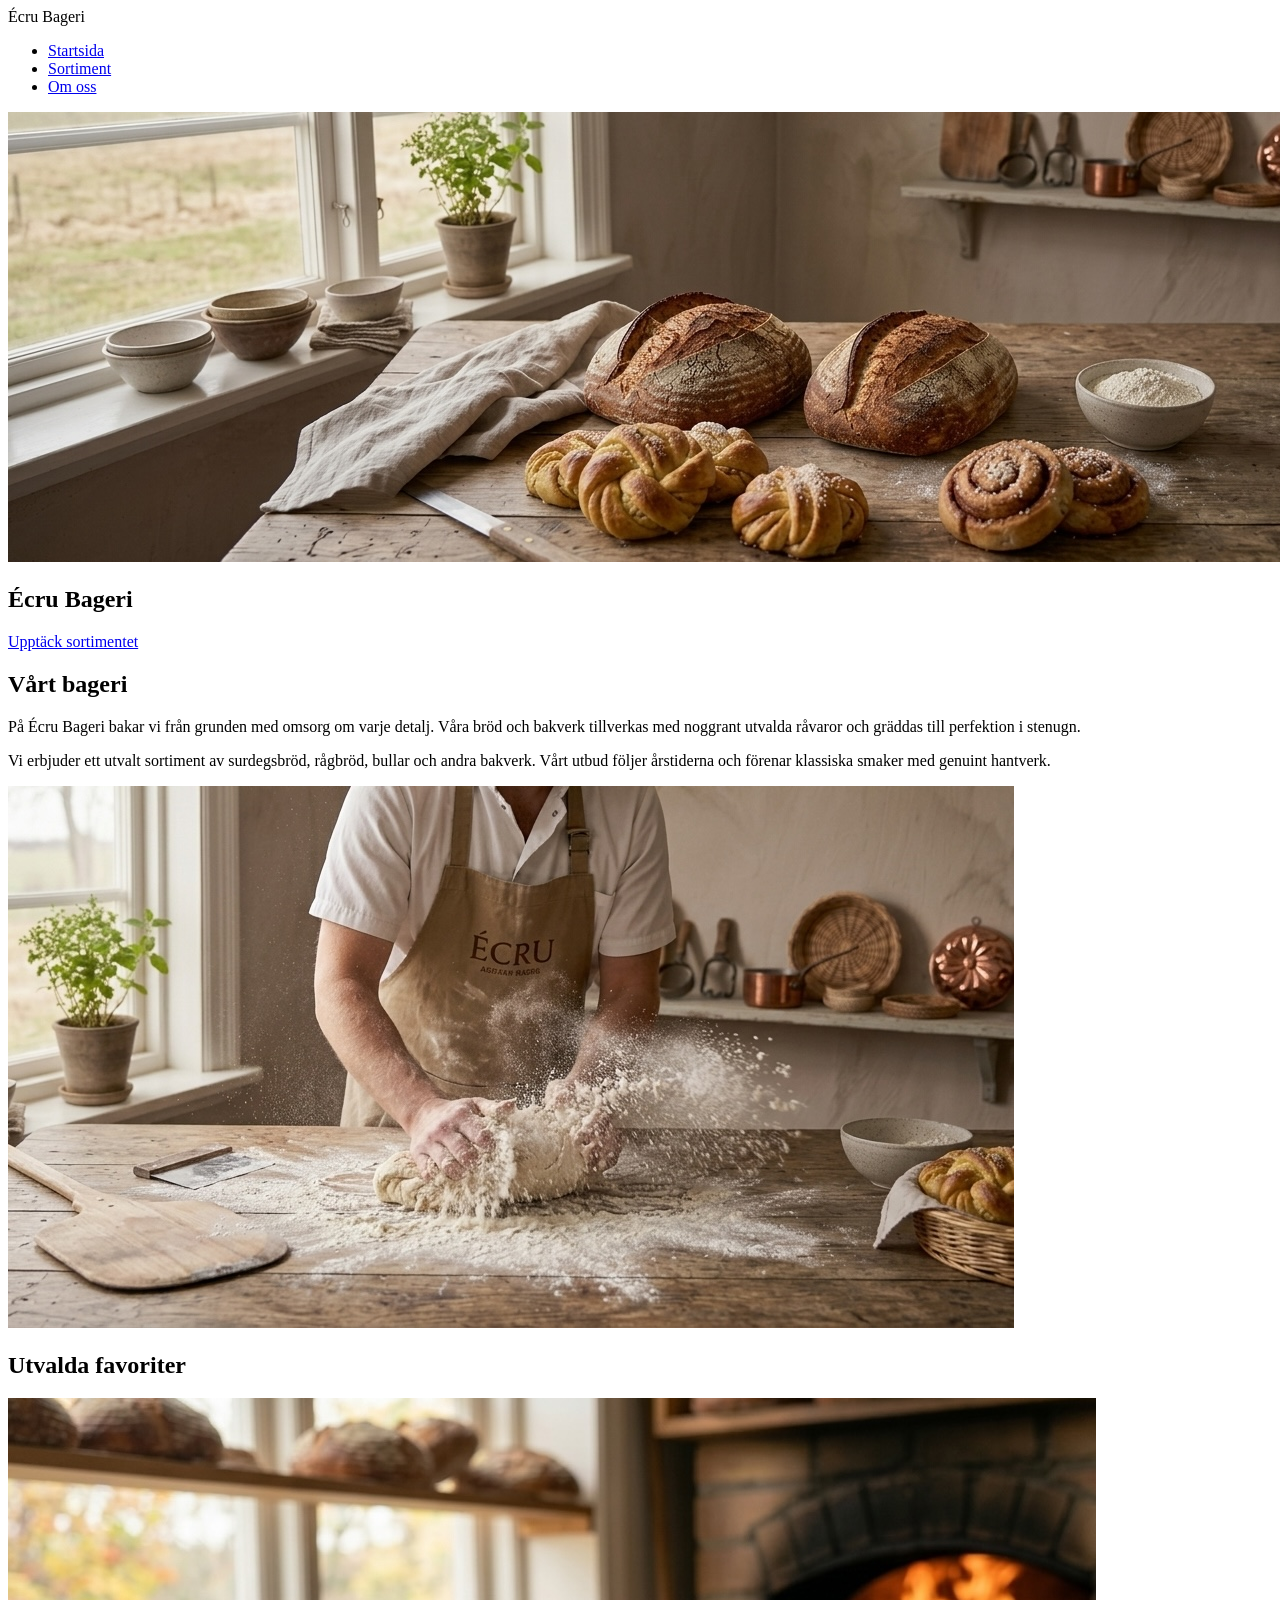
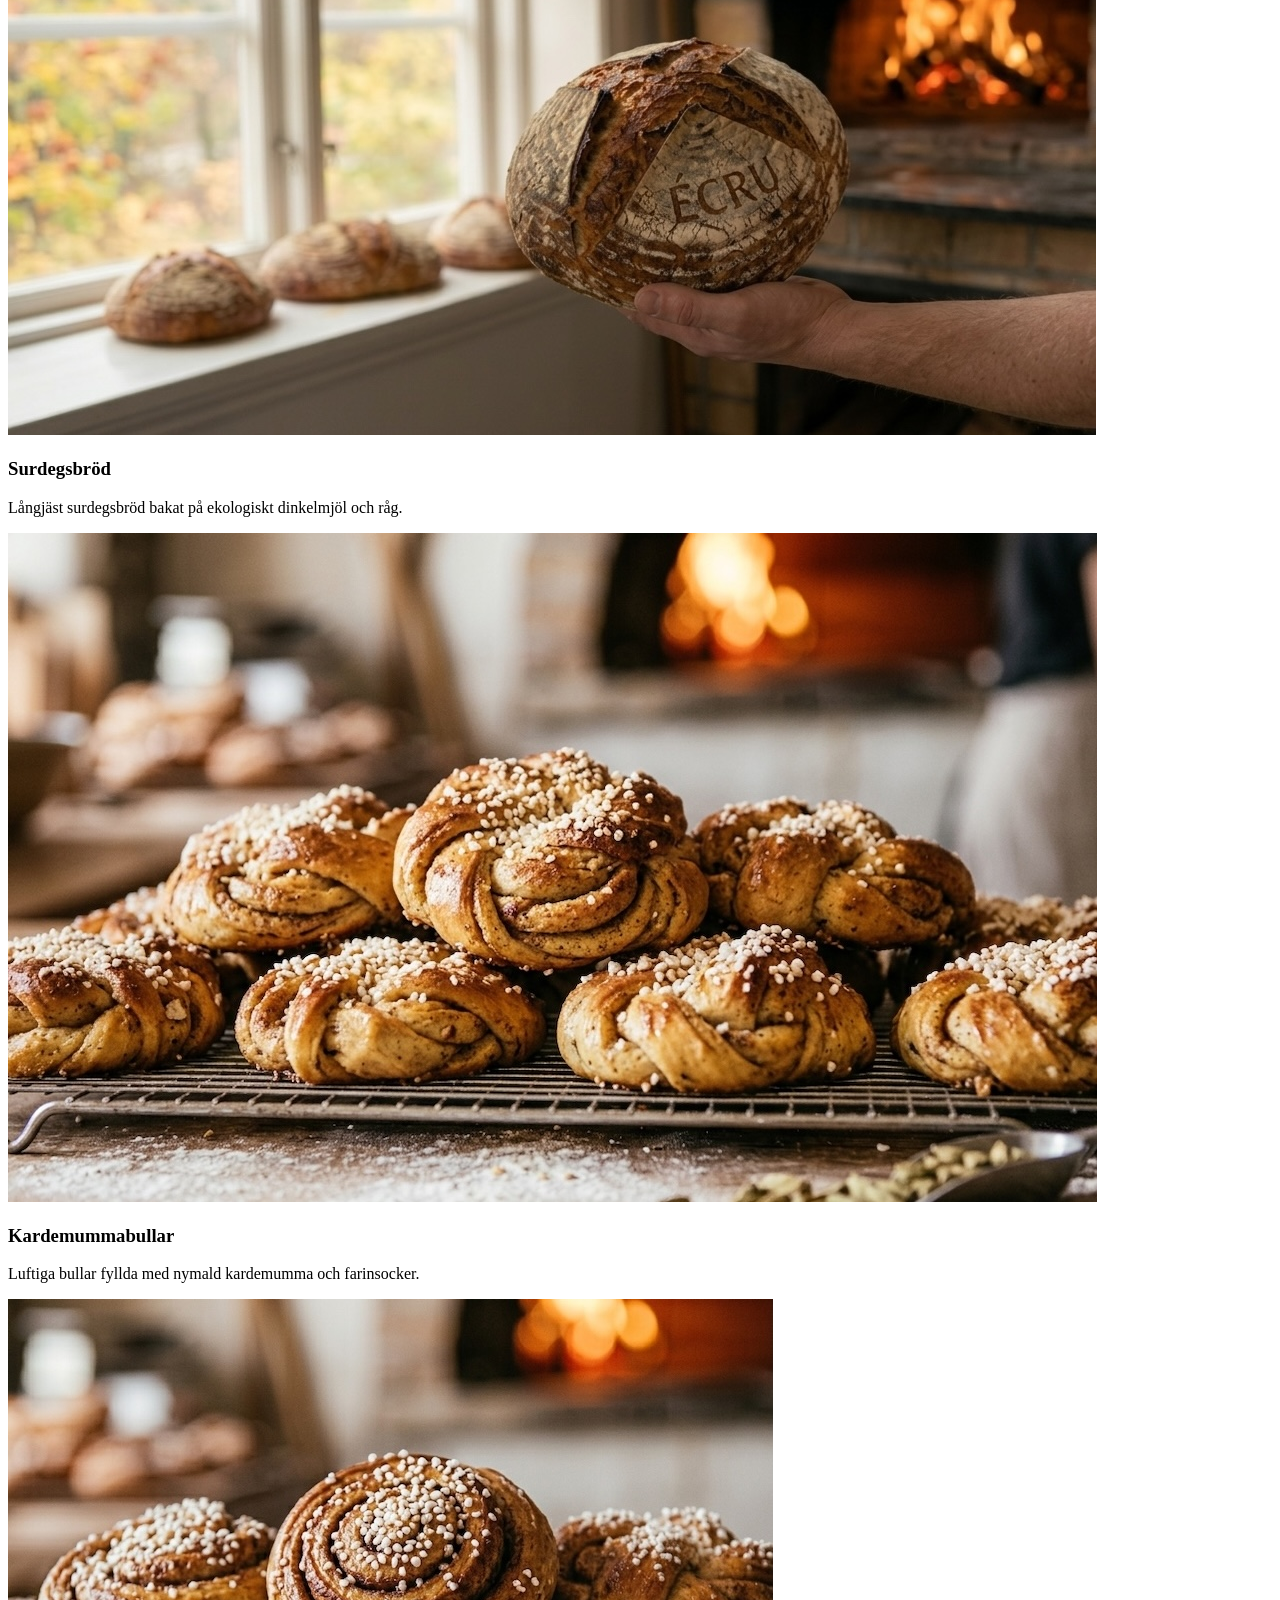
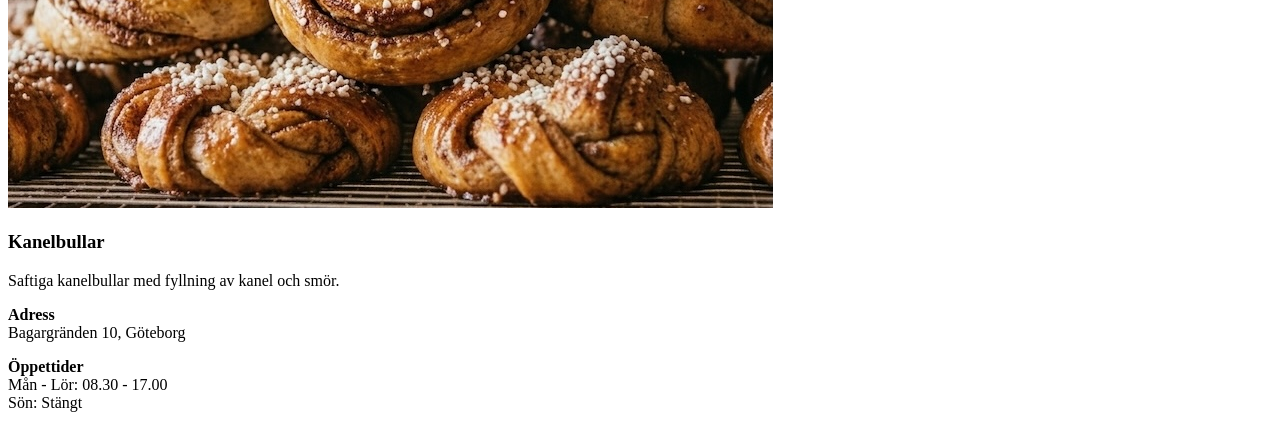
==== index.html @ 4c7d4a01 "Finjusteringar startsidan" ====
<!DOCTYPE html>
<html lang="sv">
<head>
    <meta charset="UTF-8">
    <meta name="viewport" content="width=device-width, initial-scale=1.0">
    <title>Écru Bageri | Startsida</title>
    <link rel="stylesheet" href="css/style.css">
    <script src="js/main.js" defer></script>
</head>
<body>
    <header>
        <span class="logo">Écru Bageri</span>

        <nav class="site-nav">
            <ul>
                <li><a href="index.html">Startsida</a></li>
                <li><a href="sortiment.html">Sortiment</a></li>
                <li><a href="om-oss.html">Om oss</a></li>
            </ul>
        </nav>
    </header>

    <main> 

    <section class="hero">
        <img src="images/bageri.jpg" alt="Bakverk upplagda på ett bord">

        <div class="hero-content">
            <h1>Écru Bageri</h1>
            <a href="sortiment.html" class="hero-button">Upptäck sortimentet</a>
        </div>
    </section>

    <section class="intro-section">
    <div class="intro-text">
        <h2>Vårt bageri</h2>
        <p>
            På Écru Bageri bakar vi från grunden med omsorg om varje detalj. Våra bröd och bakverk tillverkas med noggrant utvalda råvaror och gräddas till perfektion i stenugn.
            
        </p>
        <p>
            Vi erbjuder ett utvalt sortiment av surdegsbröd, rågbröd, bullar och andra bakverk. Vårt utbud följer årstiderna och förenar klassiska smaker med genuint hantverk.
        </p>
    </div>

    <div class="intro-image">
        <img src="images/bagare.jpg"
             alt="Bagare som knådar deg på ett bakbord">
    </div>
    </section>

    <section class="selected-products">
    <h2>Utvalda favoriter</h2>

    <div class="selected-product-card">
        <img src="images/surdegsbröd.jpg" alt="Surdegsbröd">
        <h3>Surdegsbröd</h3>
        <p>Långjäst surdegsbröd bakat på ekologiskt dinkelmjöl och råg.</p>
    </div>

    <div class="selected-product-card">
        <img src="images/kardemummabullar.jpg" alt="Nybakade kardemummabullar">
        <h3>Kardemummabullar</h3>
        <p>Luftiga bullar fyllda med nymald kardemumma och farinsocker.</p>
    </div>

    <div class="selected-product-card">
        <img src="images/kanelbullar.jpg" alt="Nybakade kanelbullar">
        <h3>Kanelbullar</h3>
        <p>Saftiga kanelbullar med fyllning av kanel och smör.</p>
    </div>
    </section>

    </main>

    <footer class="site-footer">
        <div class="footer-left">
            <p>
            <strong>Adress</strong><br>
            Bagargränden 10, Göteborg
            </p>
        </div>

        <div class="footer-right">
            <p>
            <strong>Öppettider</strong><br>
            Mån - Lör: 08.30 - 17.00<br>
            Sön: Stängt
        </p>
        </div>
    </footer>

</body>
</html>
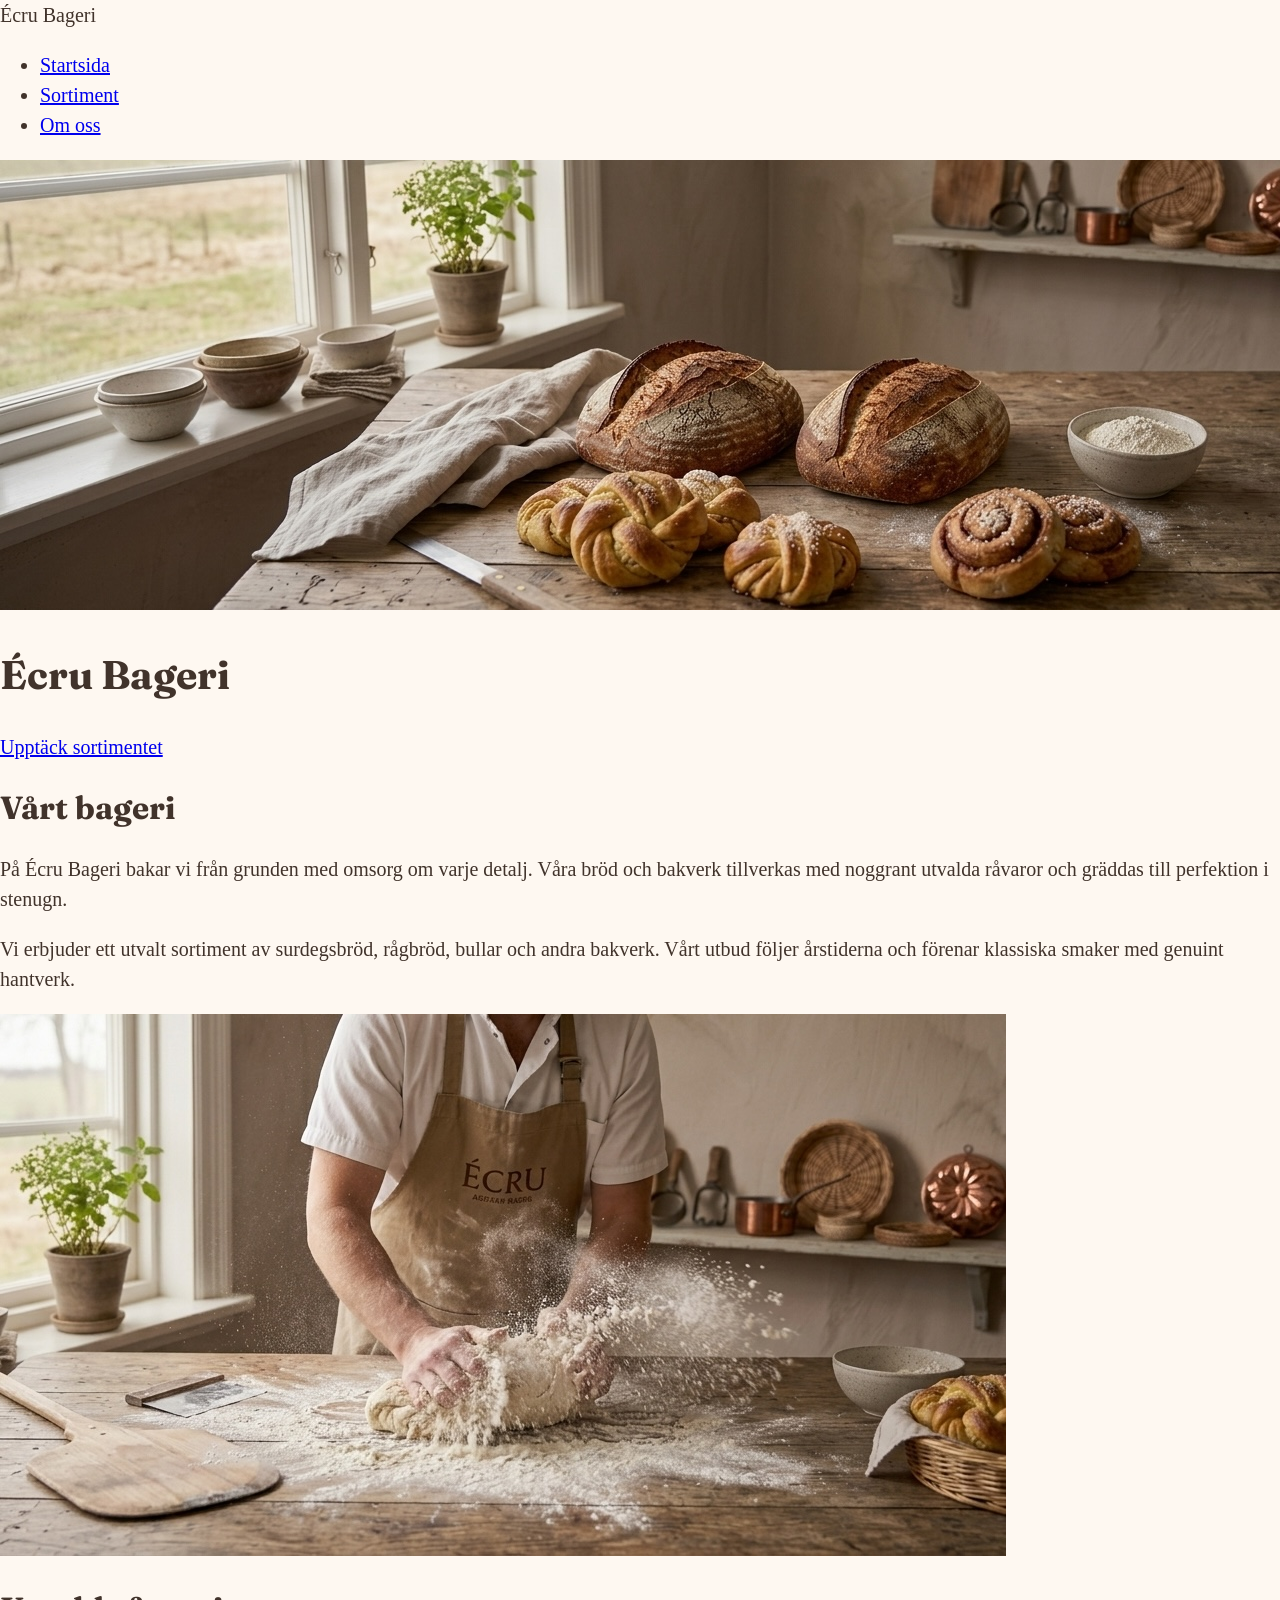
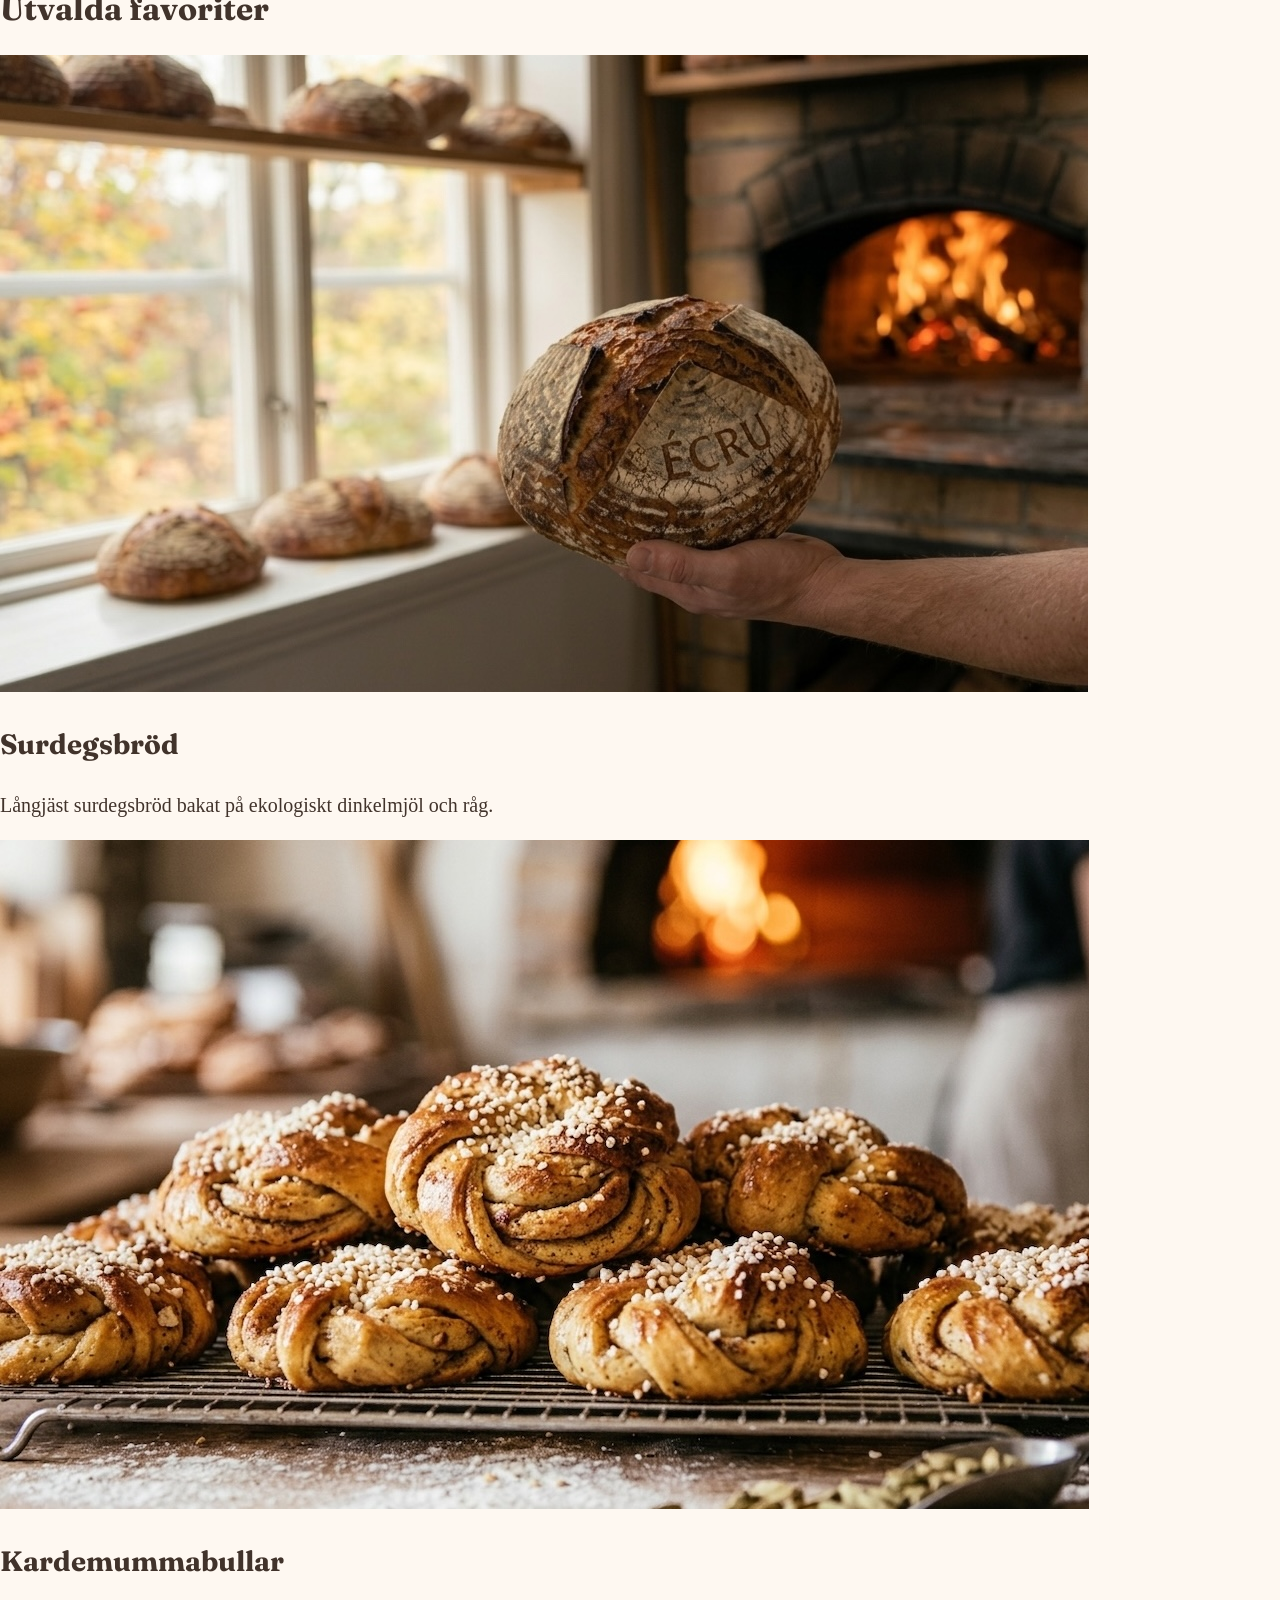
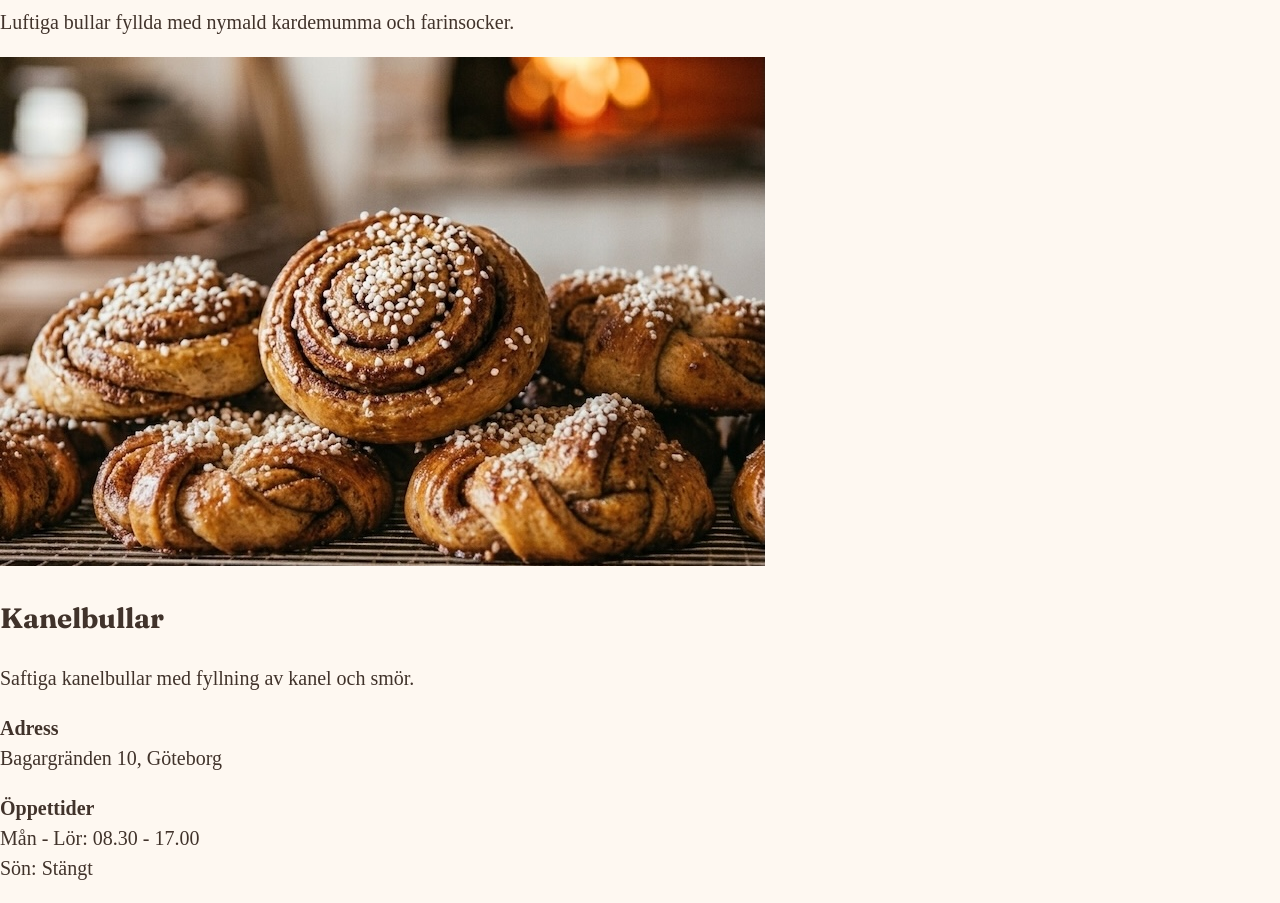
==== commit 821c2a41: "Lade till grundläggande CSS typografi- och inställningar" ====
--- a/index.html
+++ b/index.html
@@ -5,6 +5,7 @@
     <meta name="viewport" content="width=device-width, initial-scale=1.0">
     <title>Écru Bageri | Startsida</title>
     <link rel="stylesheet" href="css/style.css">
+    <link rel="stylesheet" href="https://fonts.googleapis.com/css2?family=Fraunces:wght@400;700&display=swap">
     <script src="js/main.js" defer></script>
 </head>
 <body>
--- a/css/style.css
+++ b/css/style.css
@@ -0,0 +1,31 @@
+* {
+    box-sizing: border-box;
+}
+
+body {
+    margin: 0;
+    background-color: hsl(35, 86%, 97%);
+    color: lab(22.65% 5.35 7.64);
+    font-family: georgia, "Times New Roman", serif;
+    line-height: 1.5;
+    font-size: 1.25rem;
+}
+
+h1,
+h2,
+h3 {
+    font-family: "Fraunces", Georgia, "Times New Roman";
+    line-height: 1.2;
+}
+
+h1 {
+    font-size: 2.5rem;
+}
+
+h2 {
+    font-size: 2rem;
+}
+
+h3 {
+    font-size: 1.75rem;
+}
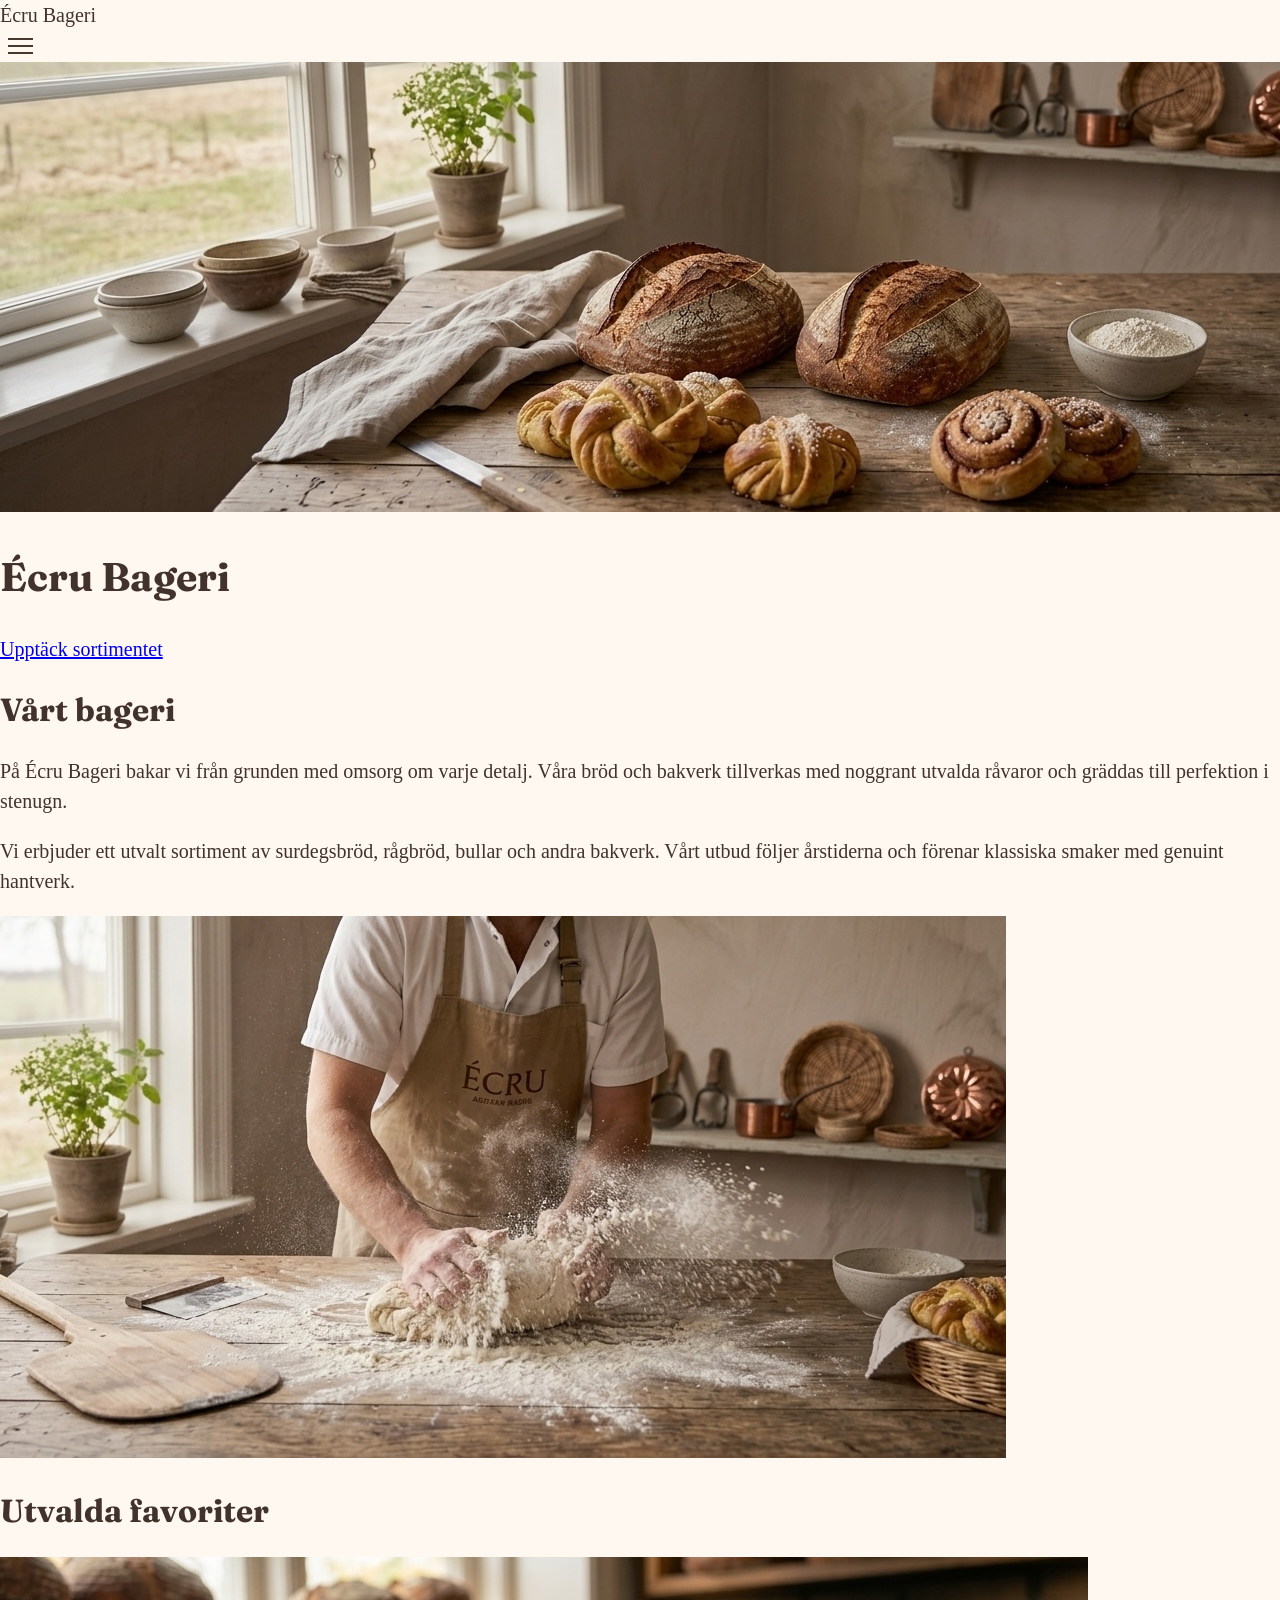
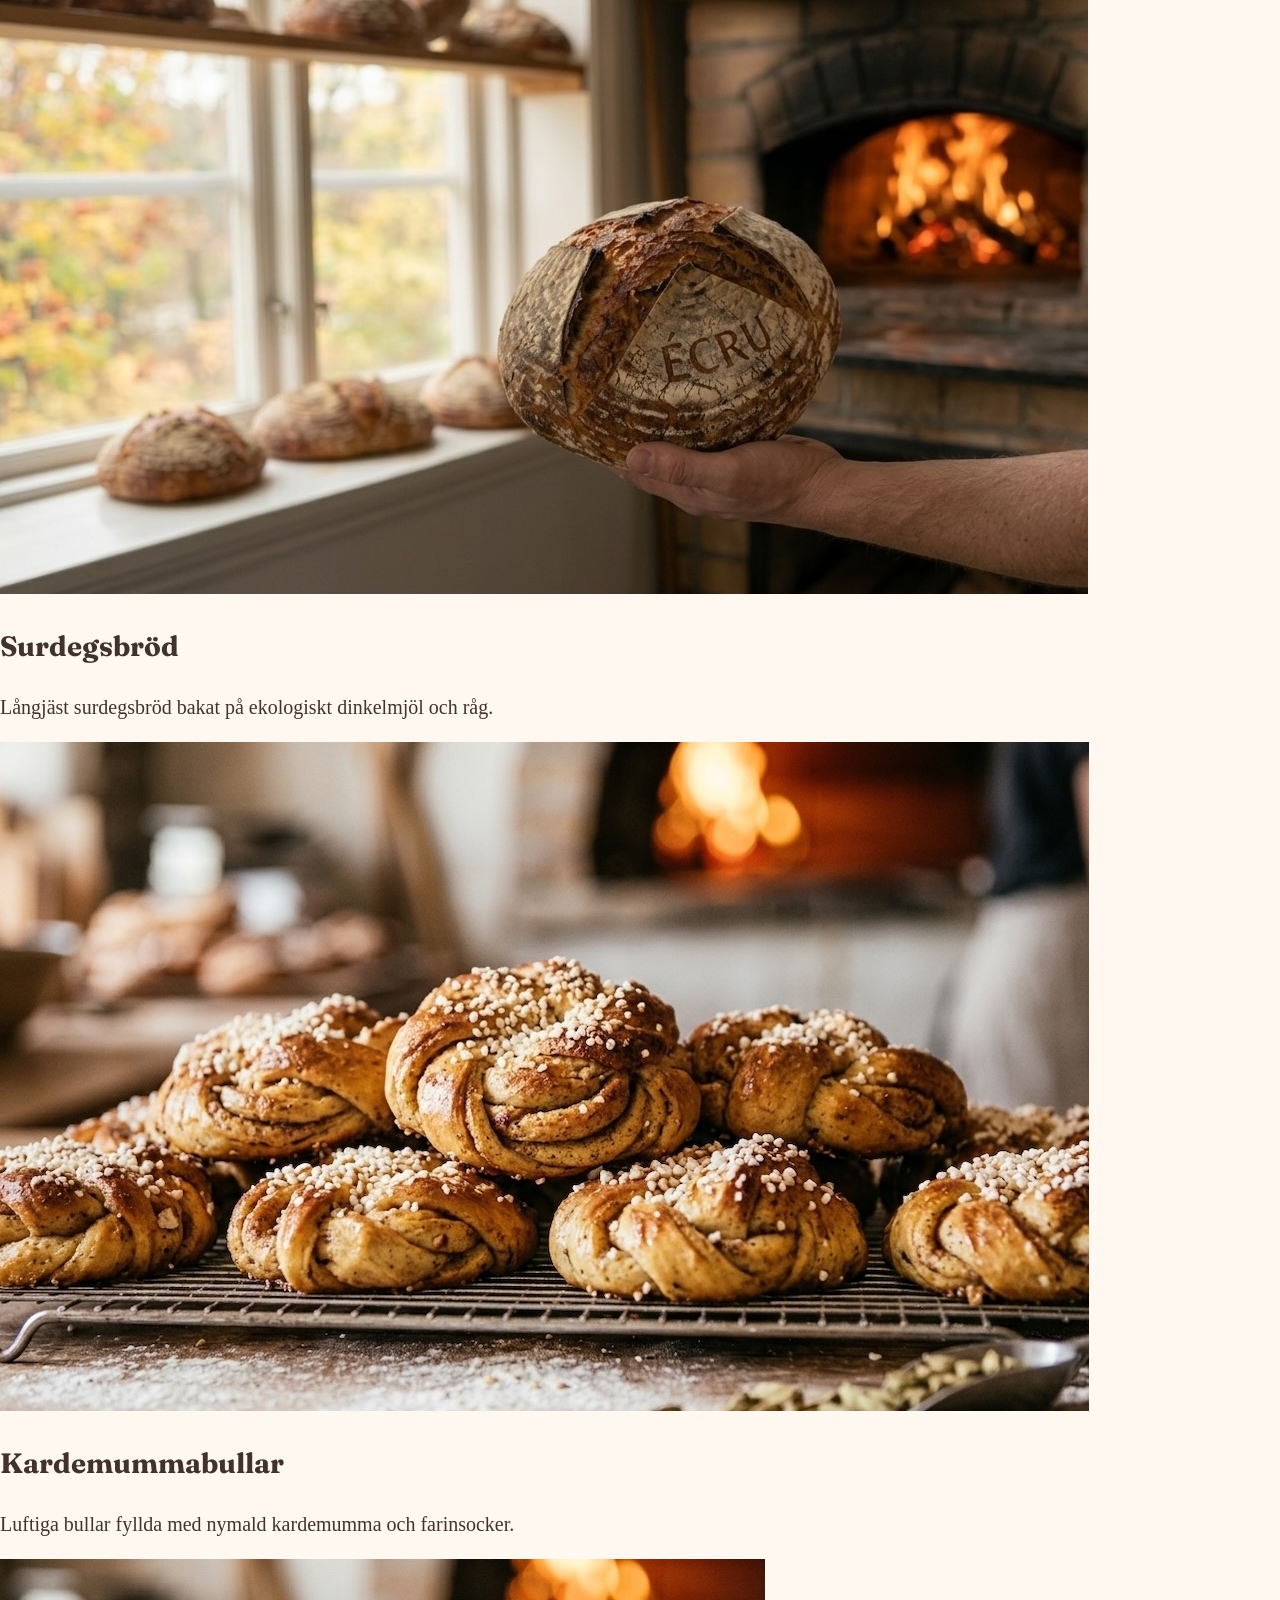
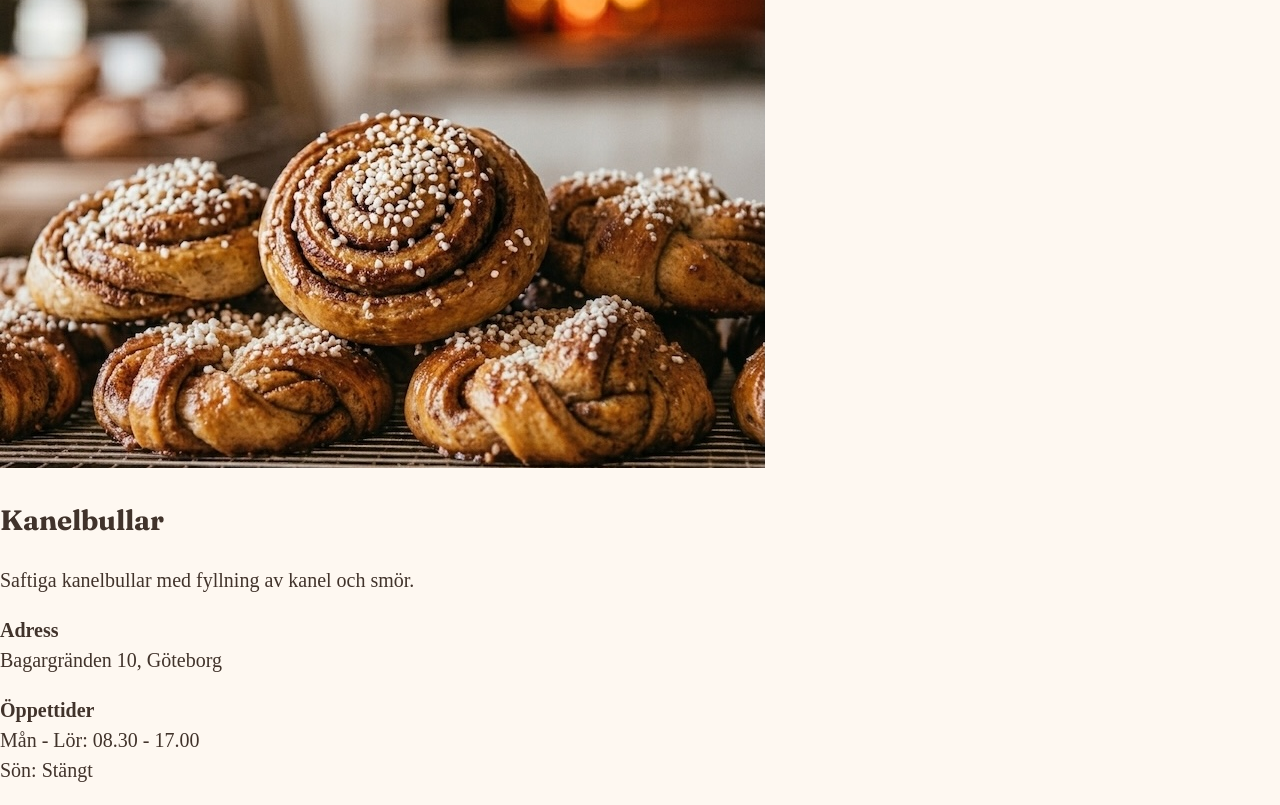
==== commit a3715685: "Lade till hamburgermeny för liten skärm" ====
--- a/index.html
+++ b/index.html
@@ -11,6 +11,15 @@
 <body>
     <header>
         <span class="logo">Écru Bageri</span>
+
+        <button class="hamburger-menu"
+            type="button"
+            aria-label="Öppna menyn"
+            aria-expanded="false">
+            <span></span>
+            <span></span>
+            <span></span>
+        </button>
 
         <nav class="site-nav">
             <ul>
--- a/css/style.css
+++ b/css/style.css
@@ -28,4 +28,25 @@
 
 h3 {
     font-size: 1.75rem;
-}+}
+
+.hamburger-menu {
+    display: flex;
+    flex-direction: column;
+    gap: 5px;
+    padding: 0.5rem;
+    border: none;
+    background: transparent;
+    cursor: pointer;
+}
+
+.hamburger-menu span {
+    display: block;
+    width: 25px;
+    height: 2px;
+    background-color: #49382D;
+}
+
+.site-nav {
+    display: none;
+}
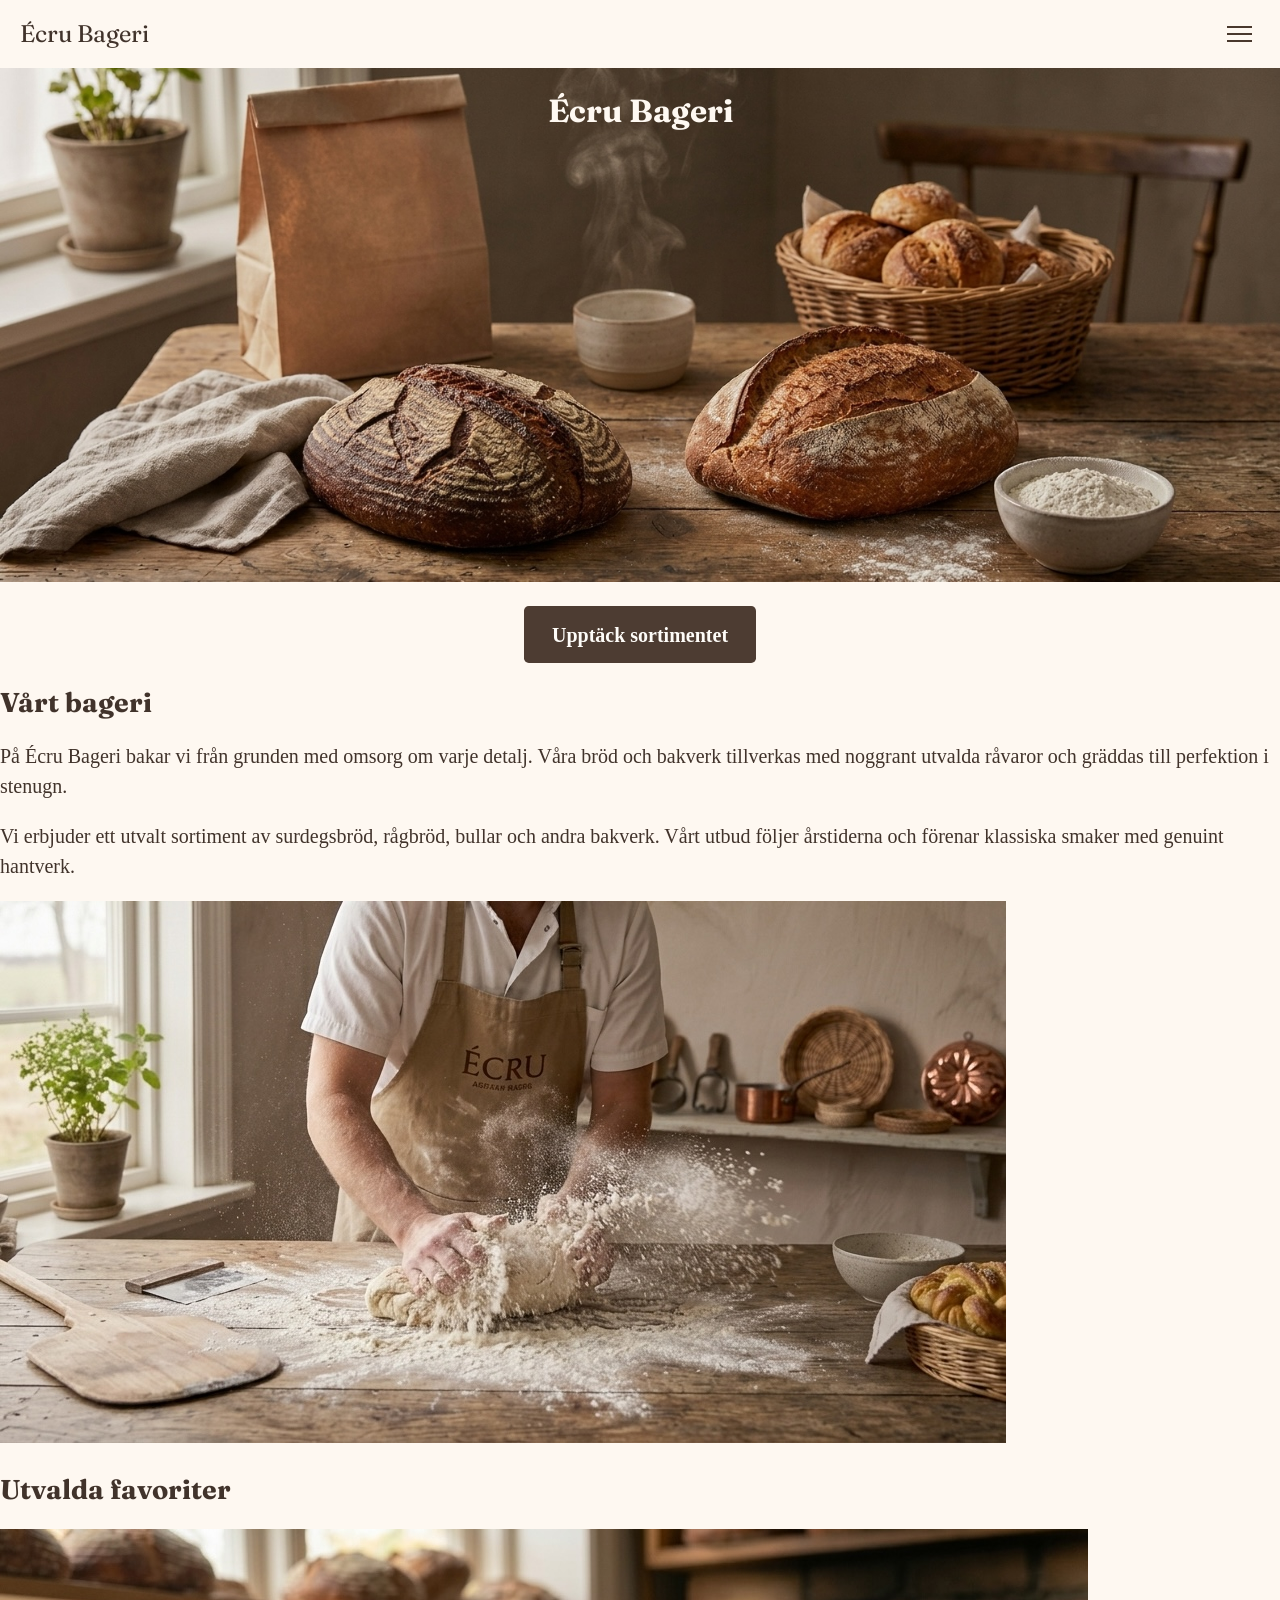
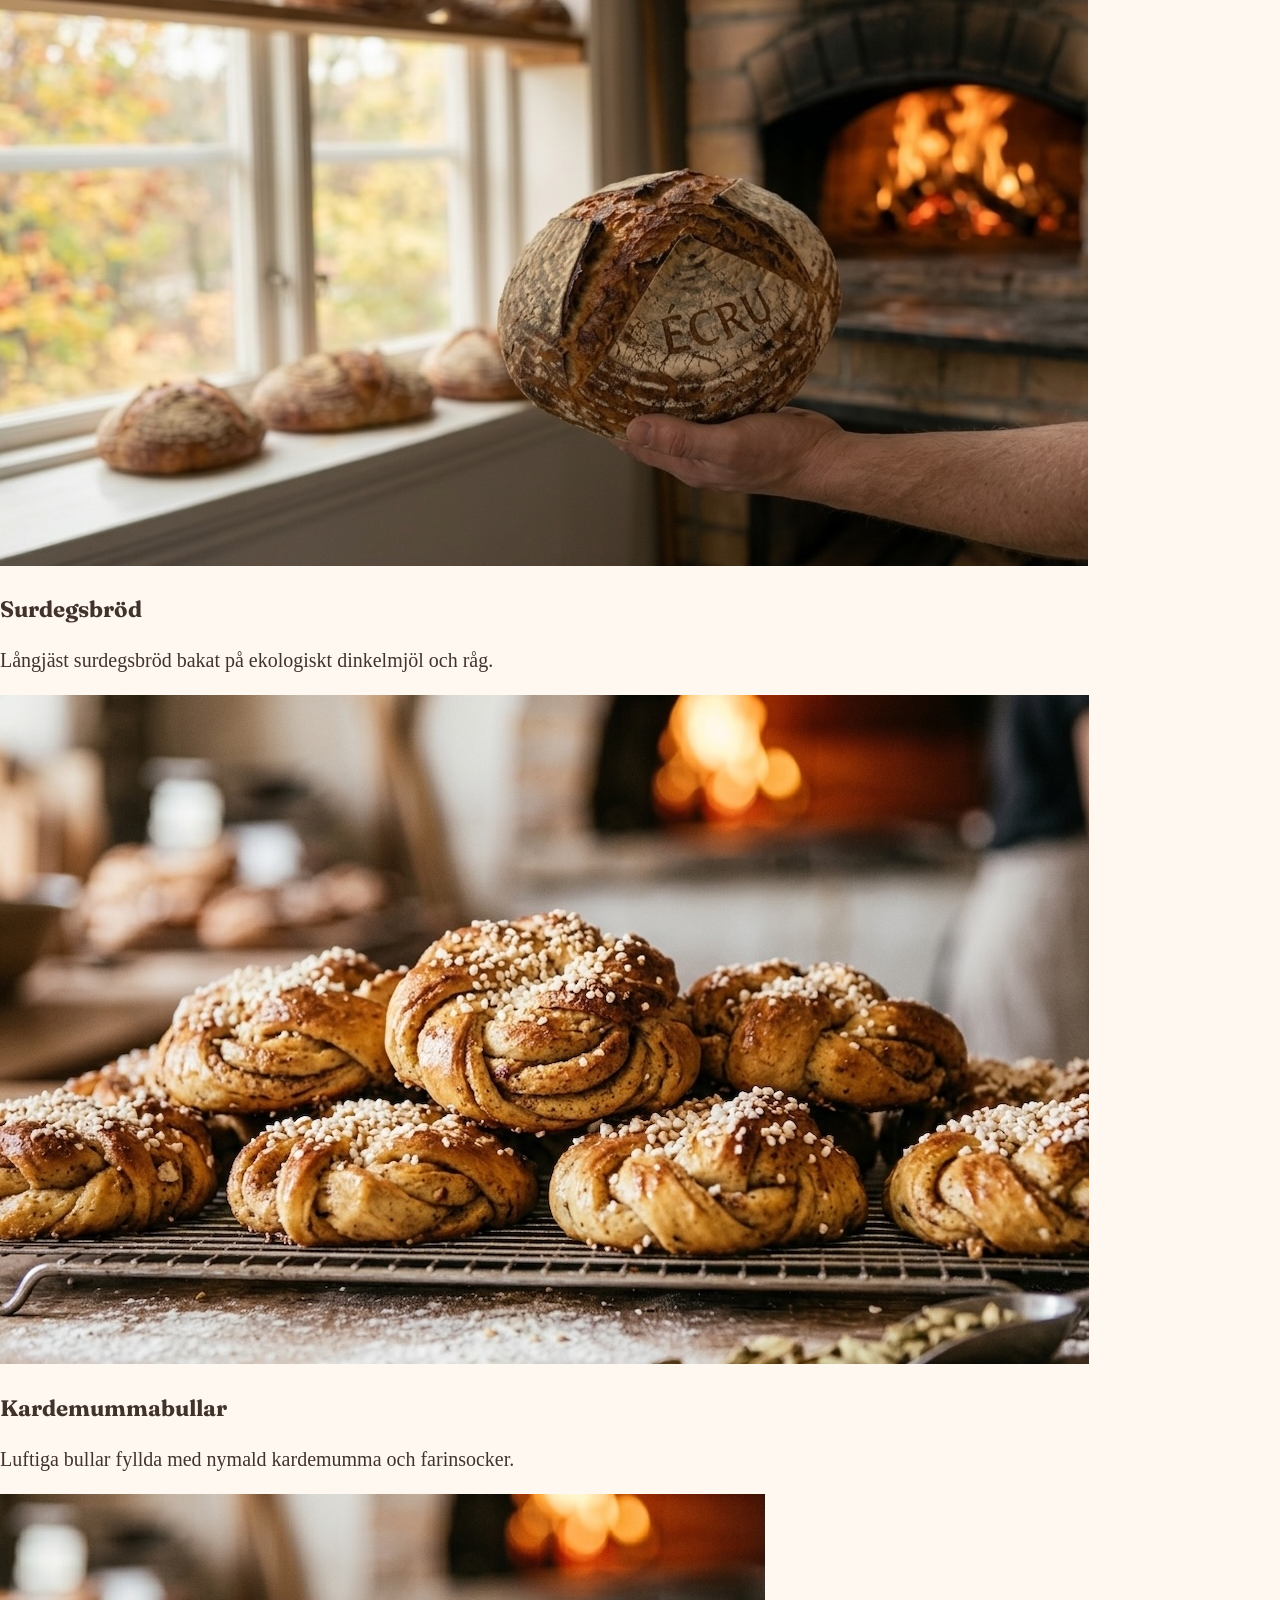
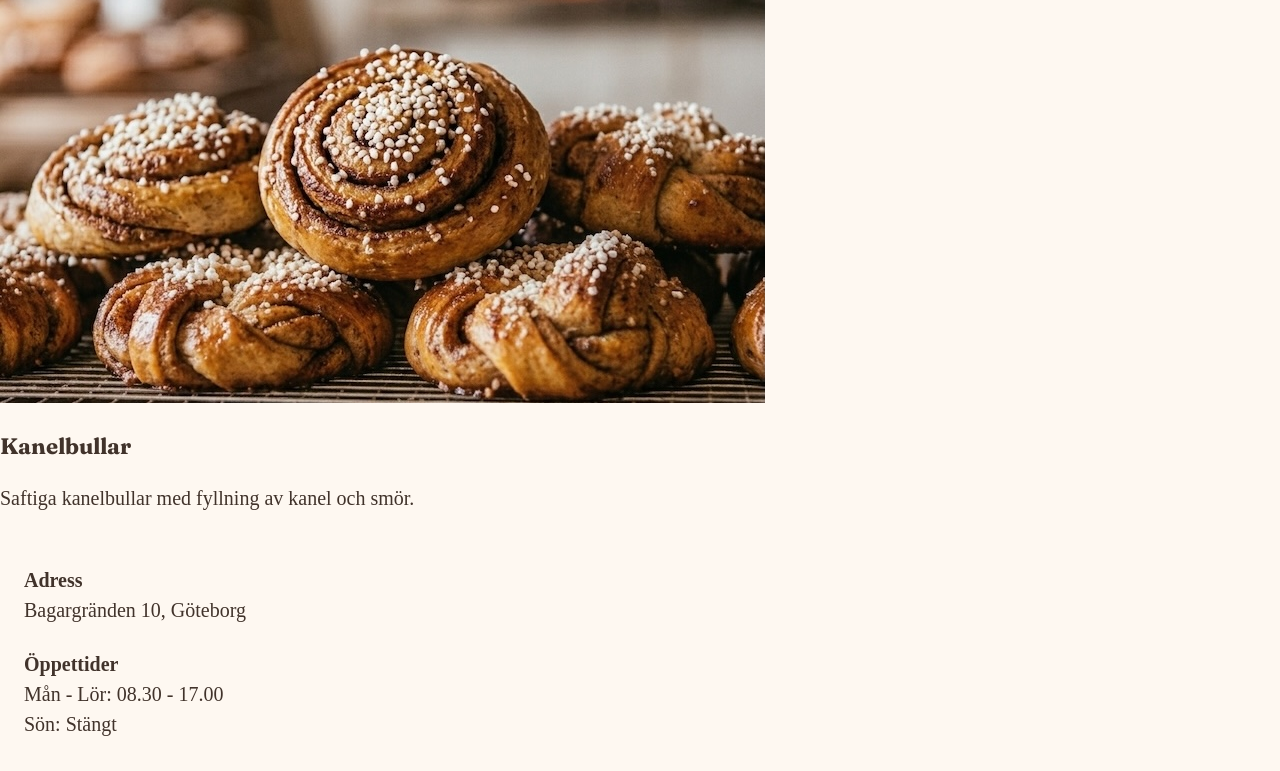
==== commit 271e7290: "Stylade hero-sektion på startsidan" ====
--- a/index.html
+++ b/index.html
@@ -33,12 +33,12 @@
     <main> 
 
     <section class="hero">
-        <img src="images/bageri.jpg" alt="Bakverk upplagda på ett bord">
-
-        <div class="hero-content">
+        <div class="hero-image">
+        <img src="images/bageri_bild.jpg" alt="Bakverk upplagda på ett bord">
             <h1>Écru Bageri</h1>
+        </div>
+        
             <a href="sortiment.html" class="hero-button">Upptäck sortimentet</a>
-        </div>
     </section>
 
     <section class="intro-section">
--- a/css/style.css
+++ b/css/style.css
@@ -19,15 +19,15 @@
 }
 
 h1 {
-    font-size: 2.5rem;
+    font-size: 2rem;
 }
 
 h2 {
-    font-size: 2rem;
+    font-size: 1.7rem;
 }
 
 h3 {
-    font-size: 1.75rem;
+    font-size: 1.4rem;
 }
 
 .hamburger-menu {
@@ -50,3 +50,68 @@
 .site-nav {
     display: none;
 }
+
+header {
+    display: flex;
+    align-items: center;
+    justify-content: space-between;
+    padding: 1rem 1.25rem;
+}
+
+.logo {
+    font-family: "Fraunces", Georgia, serif;
+    font-size: 1.5rem;
+}
+
+.site-footer {
+    display: flex;
+    flex-direction: column;
+    gap: 1.5rem;
+    padding: 2rem 1.5rem;
+}
+
+.site-footer p {
+    margin: 0;
+}
+
+.hero {
+    display: flex;
+    flex-direction: column;
+    align-items: center;
+}
+
+.hero img {
+    display: block;
+    width: 100%;
+    height: auto;
+}
+
+.hero-image {
+    position: relative;
+    width: 100%;
+}
+
+.hero-image h1 {
+    position: absolute;
+    top: 1.5rem;
+    width: 100%;
+    margin: 0;
+    text-align: center;
+    color: hwb(30 95% 0%);
+}
+
+
+.hero-button {
+    margin-top: 1.5rem;
+    padding: 0.85rem 1.75rem;
+    background-color: hsl(22, 21%, 25%);
+    color: lch(99.09% 2.27 82.23);
+    font-size: 1.25rem;
+    font-weight: 700;
+    text-decoration: none;
+    border-radius: 0.3rem;
+}
+
+.hero-button:hover {
+    background-color: lch(15.88% 7.66 53.42);
+}
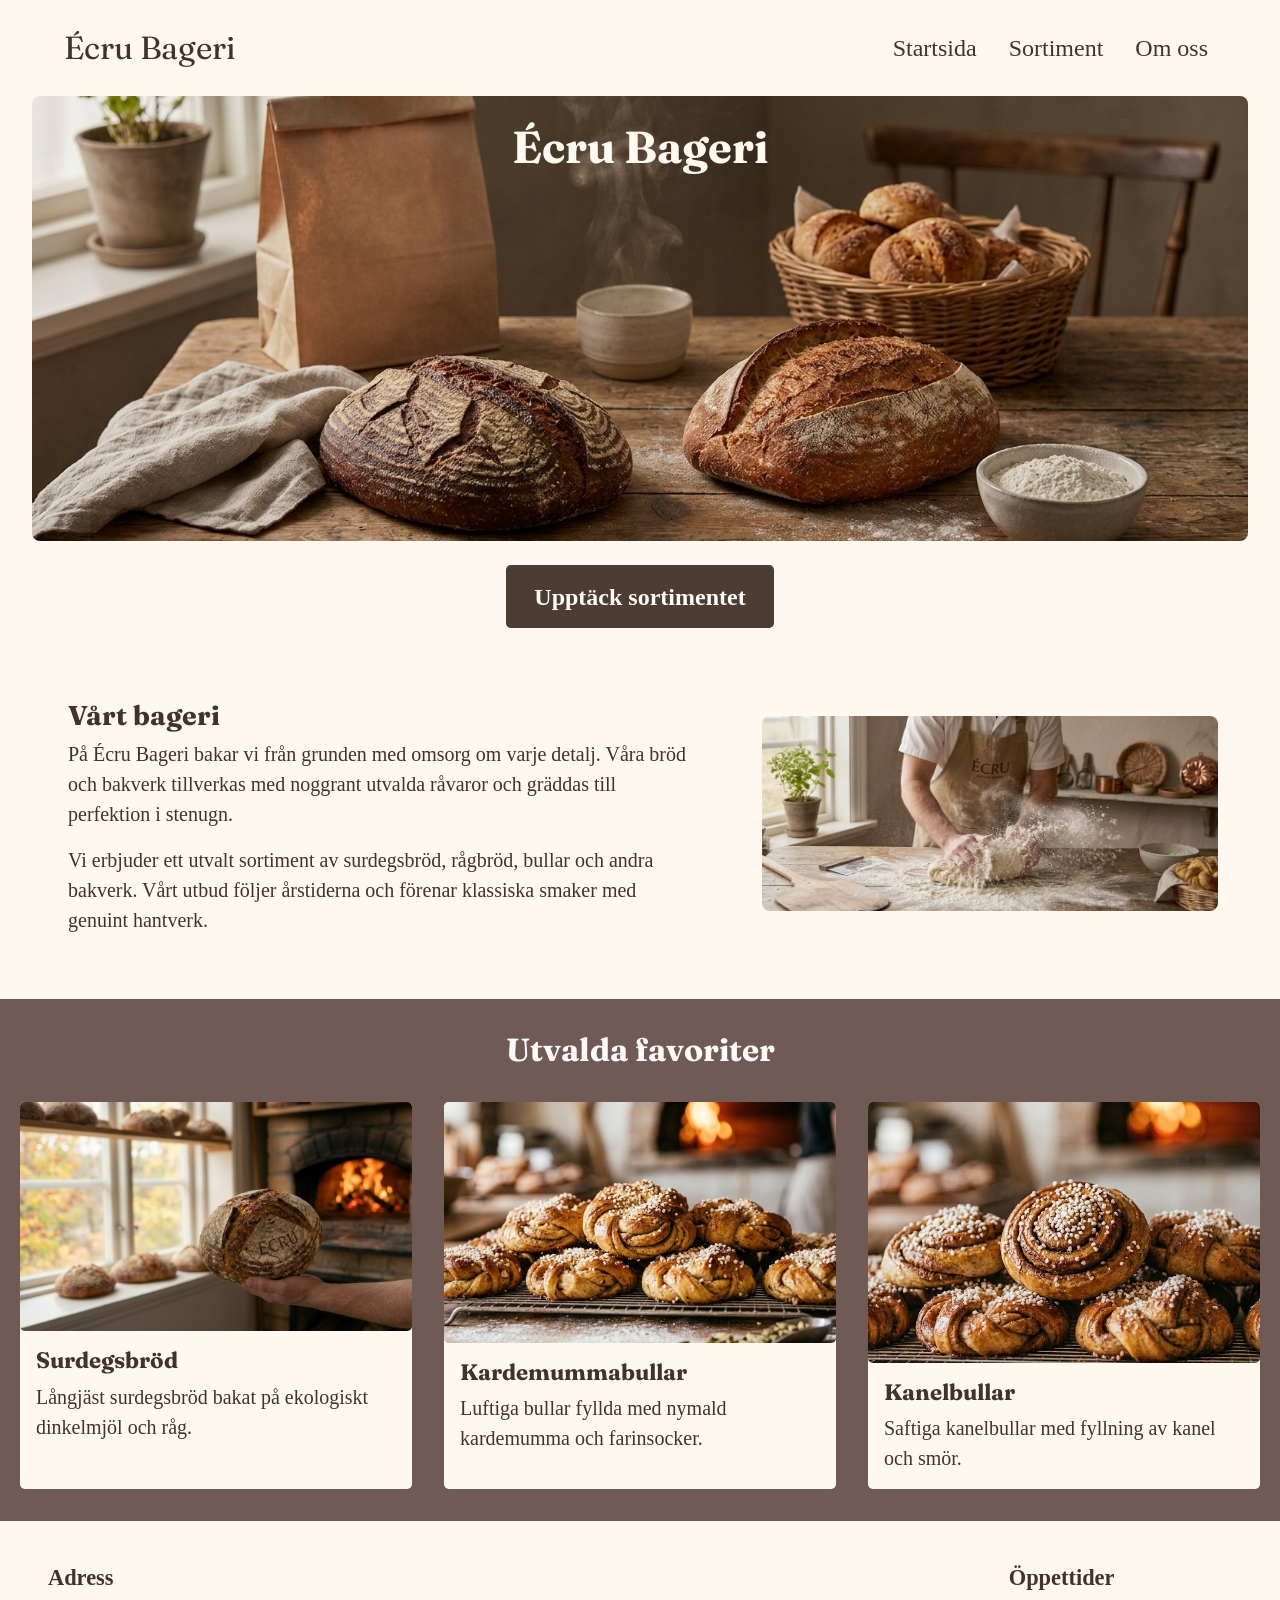
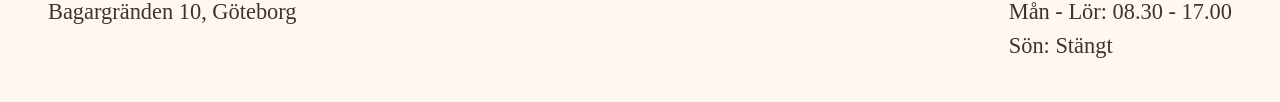
==== commit f230ba1a: "Styling utvalda produkter-sektionen större skärm" ====
--- a/index.html
+++ b/index.html
@@ -61,7 +61,7 @@
 
     <section class="selected-products">
     <h2>Utvalda favoriter</h2>
-
+    
     <div class="selected-product-card">
         <img src="images/surdegsbröd.jpg" alt="Surdegsbröd">
         <h3>Surdegsbröd</h3>
--- a/css/style.css
+++ b/css/style.css
@@ -1,3 +1,7 @@
+/* 1. Styling – mindre skärmar */
+
+/* Gemensam styling */
+
 * {
     box-sizing: border-box;
 }
@@ -73,6 +77,8 @@
 .site-footer p {
     margin: 0;
 }
+
+/* Startsida – hero-sektion */
 
 .hero {
     display: flex;
@@ -115,3 +121,388 @@
 .hero-button:hover {
     background-color: lch(15.88% 7.66 53.42);
 }
+
+/* Startsida – introduktionssektion */
+
+.intro-section {
+    display: flex;
+    flex-direction: column;
+    padding: 2rem 0;
+}
+
+.intro-text {
+    padding: 0 1.25rem;
+}
+
+.intro-text h2 {
+    margin-bottom: 0.5rem;
+}
+
+.intro-text p {
+    margin-top: 0;
+    margin-bottom: 1rem;
+}
+
+.intro-image img {
+    display: block;
+    width: 100%;
+    height: auto;
+}
+
+/* Startsida – utvalda produkter */
+
+.selected-products {
+    display: flex;
+    flex-direction: column;
+    row-gap: 2rem;
+    padding: 2rem 1.25rem;
+    background-color: #6f5a55;
+}
+
+.selected-products h2 {
+    text-align: center;
+    margin-bottom: 0;
+    margin-top: 0;
+    color: lch(98.57% 2.32 60.31);
+}
+
+.selected-product-card {
+    background-color: hsl(35, 86%, 97%);
+    border-radius: 0.3rem;
+}
+
+.selected-product-card img {
+    display: block;
+    width: 100%;
+    height: auto;
+    border-radius: 0.3rem;
+}
+
+.selected-product-card h3,
+.selected-product-card p {
+    margin: 0;
+    padding: 0 1rem;
+}
+
+.selected-product-card h3 {
+    padding-top: 1rem;
+}
+
+.selected-product-card p {
+    padding-top: 0.5rem;
+    padding-bottom: 1rem;
+}
+
+/* Sortiment – introduktion */
+.sortiment-intro {
+    padding: 1.25rem;
+}
+
+.sortiment-intro h1, 
+.sortiment-intro p {
+    text-align: center;
+}
+
+.sortiment-intro h2 {
+    text-align: center;
+    margin-bottom: 0.5rem;
+}
+
+.down-arrow {
+    margin-left: 0.1rem;
+    font-size: 2rem;
+    font-weight: 600;
+}
+
+
+/* Sortiment – produktkort */
+
+.product-cards {
+    display: flex;
+    flex-direction: column;
+    row-gap: 2rem;
+    padding: 2rem 1.25rem;
+    background-color: #6f5a55;
+}
+
+.product-card {
+    background-color: hsl(35, 86%, 97%);
+    border-radius: 0.3rem;
+}
+
+.product-card img {
+    display: block;
+    width: 100%;
+    height: auto;
+    border-radius: 0.3rem;
+}
+
+.product-card h3,
+.product-card p {
+    margin: 0;
+    padding: 0 1rem;
+}
+
+.product-card h3 {
+    padding-top: 1rem;
+}
+
+.product-card p {
+    padding-top: 0.5rem;
+    padding-bottom: 1rem;
+}
+
+/* Om oss – introduktion */
+
+.about-intro {
+    padding: 2rem 1.25rem;
+    text-align: center;
+}
+
+.about-intro h1 {
+    margin-top: 0;
+    margin-bottom: 1rem;
+}
+
+.about-intro p {
+    margin: 0;
+}
+
+
+/* Om oss – bakningsprocess */
+
+.baking-process {
+    display: flex;
+    flex-direction: column;
+    gap: 1.5rem;
+    padding: 2rem 1.25rem;
+    background-color: #6f5a55;
+}
+
+.baking-process h2 {
+    margin: 0;
+    text-align: center;
+    color: hsl(35, 86%, 97%);
+}
+
+.process-cards {
+    display: flex;
+    flex-direction: column;
+    gap: 1.5rem;
+}
+
+.process-card {
+    padding: 1.25rem;
+    background-color: hsl(35, 86%, 97%);
+    border-radius: 0.3rem;
+}
+
+.process-card h3 {
+    margin-top: 0;
+    margin-bottom: 0.75rem;
+}
+
+.process-card p {
+    margin: 0;
+}
+
+/* Om oss – kontakt */
+
+.contact-section {
+    padding: 2rem 1.25rem;
+    border-bottom: 1px solid hsl(20, 13%, 69%);
+}
+
+.contact-layout {
+    display: flex;
+    flex-direction: column;
+    gap: 2rem;
+}
+
+.contact-form-layout h2,
+.contact-info h2 {
+    margin-top: 0;
+    margin-bottom: 1rem;
+}
+
+.contact-form {
+    display: flex;
+    flex-direction: column;
+    gap: 0.4rem;
+    margin-bottom: 1rem;
+}
+
+.contact-form input,
+.contact-form textarea {
+    width: 100%;
+    padding: 0.75rem;
+    border: 1px solid hsl(26, 8%, 51%);
+    border-radius: 0.3rem;
+    background-color: hsl(40, 100%, 99%);
+}
+
+.contact-form label {
+    font-weight: 600;
+}
+
+.about-button {
+    padding: 0.85rem 1.25rem;
+    border: none;
+    border-radius: 0.3rem;
+    background-color: hsl(22, 21%, 25%);
+    color: hsl(35, 86%, 97%);
+    cursor: pointer;
+}
+
+.contact-form input,
+.contact-form textarea,
+.about-button {
+    font-family: "Fraunces", Georgia, "Times New Roman", serif;
+    font-size: 1.25rem;
+}
+
+.about-button:hover {
+    background-color: oklab(28.463% 0.01412 0.01563);
+}
+
+.contact-info p {
+    margin: 0 0 1rem;
+}
+
+.contact-info a {
+    color: lch(15.88% 7.66 53.42);
+}
+
+/* 2. Styling - Större skärmar */
+
+@media (min-width: 768px) {
+    
+/* Gemensam header */
+    header {
+        padding: 1.5rem 3rem;
+    }
+
+    .logo {
+        font-size: 2rem;
+        margin-left: 1rem;
+    }
+
+    .hamburger-menu {
+        display: none;
+    }
+
+    
+    .site-nav {
+    display: flex;
+    gap: 2rem;
+    margin-right: 1.5rem;
+    }
+
+    .site-nav ul {
+    display: flex;
+    gap: 2rem;
+    margin: 0;
+    padding: 0;
+    list-style: none;
+    }
+
+    .site-nav a {
+    color: hsl(23, 24%, 21%);
+    text-decoration: none;
+    font-size: 1.5rem;
+    }
+
+/* Gemensam footer */
+    .site-footer {
+    flex-direction: row;
+    justify-content: space-between;
+    padding: 2.5rem 3rem;
+    gap: 3rem;
+    font-size: 1.4rem;
+    }
+
+/* Startsida - Hero-sektion */
+.hero-image img {
+    width: 100%;
+    height: 445px;
+    object-fit: cover;
+    border-radius: 0.5rem;
+}
+
+.hero-image {
+    width: 95%;
+    margin: 0 auto;
+}
+
+.hero-image h1 {
+    font-size: 2.8rem;
+}
+
+.hero-button {
+    font-size: 1.5rem;
+}
+
+/* Startsida - Introsektionen */
+.intro-section {
+    flex-direction: row;
+    align-items: center;
+    gap: 3rem;
+    padding: 3rem;
+}
+.intro-text h2 {
+    margin-bottom: 0.5rem;
+}
+
+.intro-image img {
+    width: 97%;
+    border-radius: 0.5rem;
+}
+
+/* Startsida – utvalda produkter */
+.selected-products {
+    display: grid;
+    grid-template-columns: repeat(3, 1fr);
+    gap: 2rem;
+}
+
+.selected-products h2 {
+    grid-column: 1 / -1;
+    font-size: 2rem;
+    margin-top: 0;
+}
+
+
+
+    
+   
+
+
+
+
+
+
+
+
+
+
+
+
+
+
+
+
+
+
+
+
+
+
+
+
+
+
+
+}
+
+
+
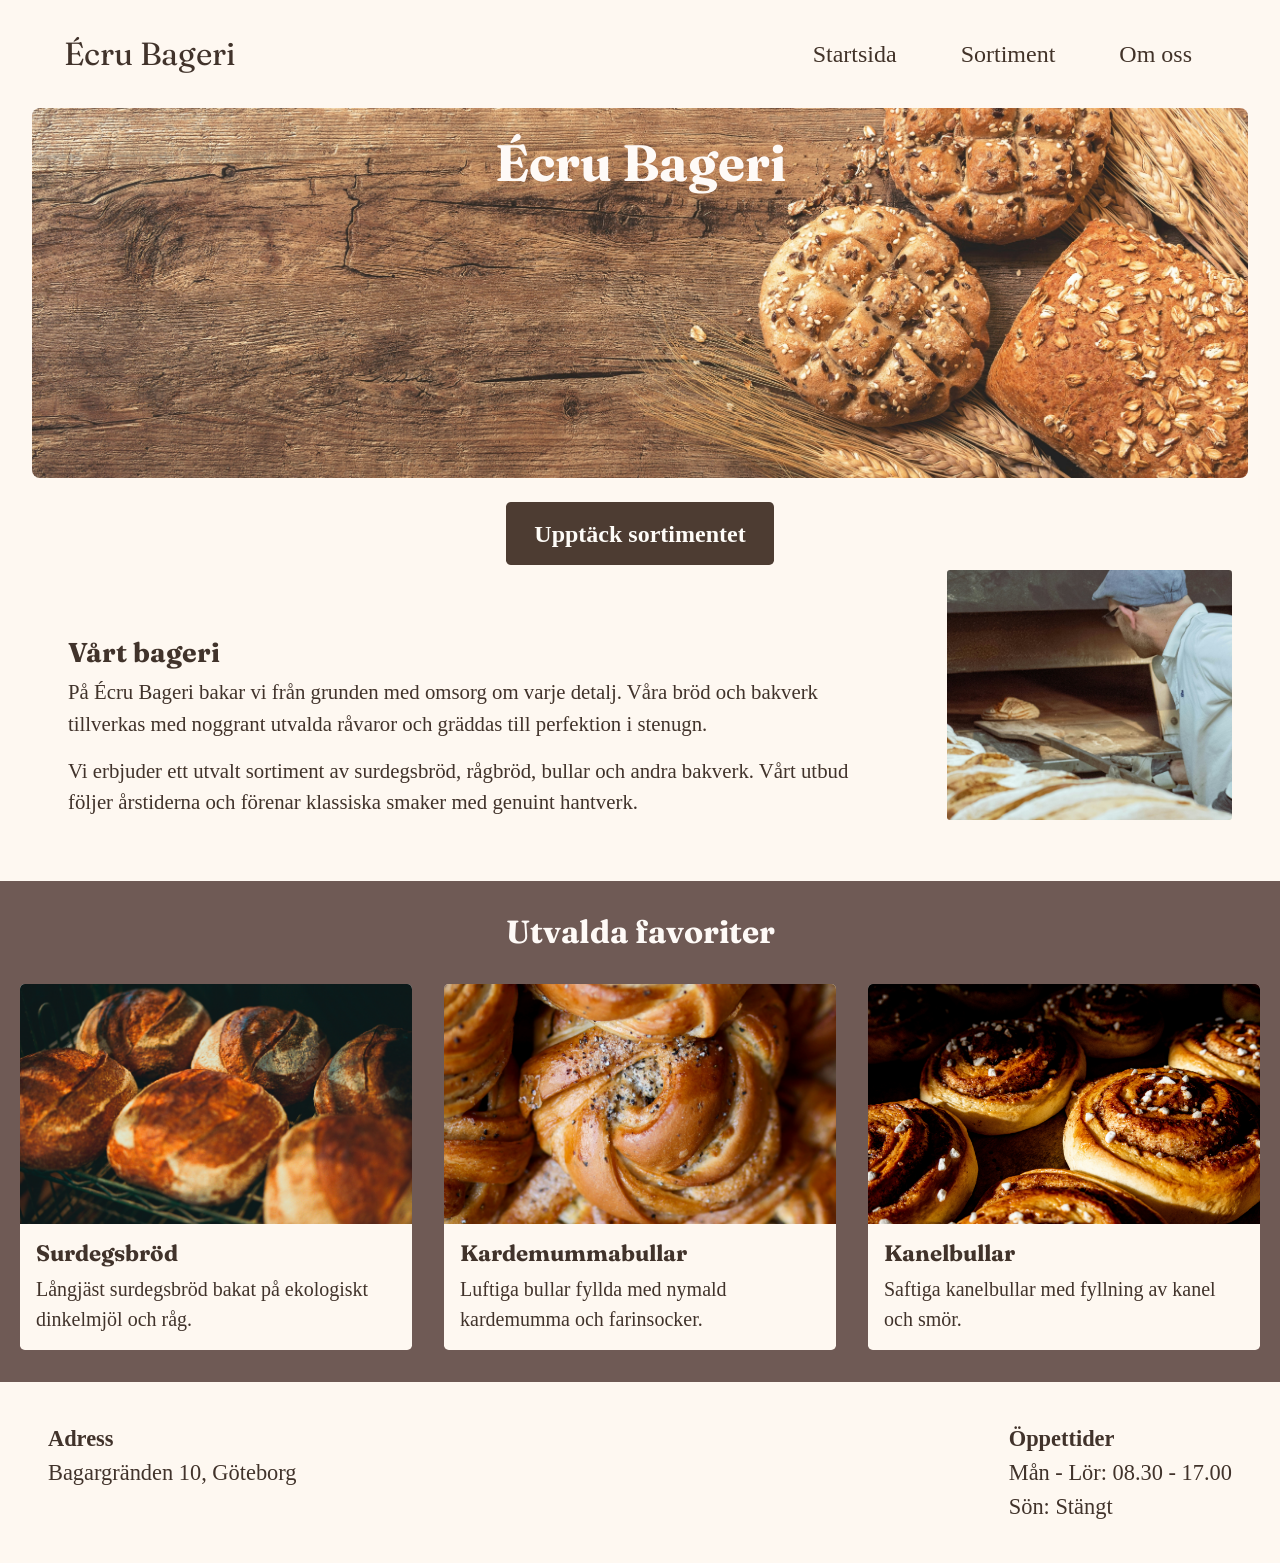
==== commit 77d053ab: "Lade till JS-funktionalitet och CSS-styling för hamburgermenyn" ====
--- a/index.html
+++ b/index.html
@@ -14,7 +14,7 @@
 
         <button class="hamburger-menu"
             type="button"
-            aria-label="Öppna menyn"
+            aria-label="Meny"
             aria-expanded="false">
             <span></span>
             <span></span>
--- a/css/style.css
+++ b/css/style.css
@@ -53,12 +53,39 @@
 
 .site-nav {
     display: none;
+    width: 125%;
+    margin-left: -1.25rem;
+    margin-right: -1.25rem;
+    background-color: lab(87.42% 2.91 3.79);
+}
+
+.site-nav.open {
+    display: block;
+}
+
+.site-nav ul {
+    margin: 0;
+    padding: 0;
+    list-style: none;
+}
+
+.site-nav a {
+    display: block;
+    text-align: center;
+    padding: 0.75rem 1rem;
+    color: hsl(23, 24%, 21%);
+    text-decoration: none;
+}
+
+.site-nav li:not(:last-child) {
+    border-bottom: 1px solid hwb(20 69% 27%);
 }
 
 header {
     display: flex;
     align-items: center;
     justify-content: space-between;
+    flex-wrap: wrap;
     padding: 1rem 1.25rem;
 }
 
@@ -103,7 +130,7 @@
     width: 100%;
     margin: 0;
     text-align: center;
-    color: hwb(30 95% 0%);
+    color: lab(98.57% 1.15 2.01);
 }
 
 
@@ -174,8 +201,9 @@
 .selected-product-card img {
     display: block;
     width: 100%;
-    height: auto;
-    border-radius: 0.3rem;
+    height: 240px;
+    object-fit: cover;
+    border-radius: 0.3rem 0.3rem 0 0;
 }
 
 .selected-product-card h3,
@@ -214,7 +242,6 @@
     font-weight: 600;
 }
 
-
 /* Sortiment – produktkort */
 
 .product-cards {
@@ -233,8 +260,9 @@
 .product-card img {
     display: block;
     width: 100%;
-    height: auto;
-    border-radius: 0.3rem;
+    height: 240px;
+    object-fit: cover;
+    border-radius: 0.3rem 0.3rem 0 0;
 }
 
 .product-card h3,
@@ -267,7 +295,6 @@
 .about-intro p {
     margin: 0;
 }
-
 
 /* Om oss – bakningsprocess */
 
@@ -373,6 +400,23 @@
     color: lch(15.88% 7.66 53.42);
 }
 
+.contact-heading {
+    text-align: center;
+    margin-bottom: 2rem;
+}
+
+.contact-heading h2 {
+    margin-top: 0;
+    margin-bottom: 0.5rem;
+    font-size: 1.8rem;
+}
+
+.contact-heading p {
+    margin: 0 auto;
+    max-width: 600px;
+    font-size: 1.4rem;
+}
+
 /* 2. Styling - Större skärmar */
 
 @media (min-width: 768px) {
@@ -380,23 +424,27 @@
 /* Gemensam header */
     header {
         padding: 1.5rem 3rem;
-    }
+        flex-wrap: nowrap;
+}
 
     .logo {
         font-size: 2rem;
         margin-left: 1rem;
-    }
+}
 
     .hamburger-menu {
         display: none;
-    }
+}
 
     
     .site-nav {
     display: flex;
-    gap: 2rem;
+    flex-basis: auto;
+    gap: 1.5rem;
     margin-right: 1.5rem;
-    }
+    background-color: hsl(35, 86%, 97%);
+    width: auto;
+}
 
     .site-nav ul {
     display: flex;
@@ -404,13 +452,17 @@
     margin: 0;
     padding: 0;
     list-style: none;
-    }
+}
 
     .site-nav a {
     color: hsl(23, 24%, 21%);
     text-decoration: none;
     font-size: 1.5rem;
-    }
+}
+
+    .site-nav li:not(:last-child) {
+    border-bottom: none;
+}
 
 /* Gemensam footer */
     .site-footer {
@@ -419,12 +471,12 @@
     padding: 2.5rem 3rem;
     gap: 3rem;
     font-size: 1.4rem;
-    }
+}
 
 /* Startsida - Hero-sektion */
 .hero-image img {
     width: 100%;
-    height: 445px;
+    height: 370px;
     object-fit: cover;
     border-radius: 0.5rem;
 }
@@ -435,7 +487,7 @@
 }
 
 .hero-image h1 {
-    font-size: 2.8rem;
+    font-size: 3.2rem;
 }
 
 .hero-button {
@@ -453,12 +505,19 @@
     margin-bottom: 0.5rem;
 }
 
+.intro-text p {
+    font-size: 1.3rem;
+}
+
 .intro-image img {
-    width: 97%;
-    border-radius: 0.5rem;
-}
-
-/* Startsida – utvalda produkter */
+    width: 100%;
+    height: 250px;
+    object-fit: cover;
+    margin-top: -3.5rem;
+    border-radius: 0.2rem;
+}
+
+/* Startsida - Utvalda produkter */
 .selected-products {
     display: grid;
     grid-template-columns: repeat(3, 1fr);
@@ -472,6 +531,83 @@
 }
 
 
+/* Sortiment - Introsektion */
+.sortiment-intro h1 {
+    font-size: 2.5rem;
+}
+
+.sortiment-intro p {
+    max-width: 750px;
+    margin-left: auto;
+    margin-right: auto;
+    font-size: 1.45rem;
+}
+
+.sortiment-intro h2 {
+    font-size: 2rem;
+}
+
+.down-arrow {
+    font-size: 2.5rem;
+    margin-left: 0.5rem;
+    font-weight: 400;
+}
+
+/* Sortiment - Produktkort */
+.product-cards {
+    display: grid;
+    grid-template-columns: repeat(3, 1fr);
+    gap: 2rem;
+}
+
+/* Om oss - Intro */
+.about-intro h1 {
+    font-size: 2.5rem;
+}
+
+.about-intro p {
+    max-width: 700px;
+    margin:auto;
+    font-size: 1.5rem;
+}
+
+/* Om oss - Bakprocess */
+.process-cards {
+    display: grid;
+    grid-template-columns: repeat(3, 1fr);
+    gap: 2rem;
+}
+
+.baking-process h2 {
+    font-size: 1.9rem;
+}
+
+/* Om oss - Kontakt */
+.contact-section {
+    padding: 3rem;
+}
+
+.contact-layout {
+    display: grid;
+    grid-template-columns: 1fr 1fr;
+    gap: 2rem;
+    max-width: 1200px;
+    margin: 0 auto;
+}
+
+.contact-info {
+    margin-left: 23rem;
+}
+
+.contact-info h2 {
+    font-size: 1.7rem;
+}
+
+.contact-info p {
+    font-size: 1.4rem;
+}
+
+
 
     
    
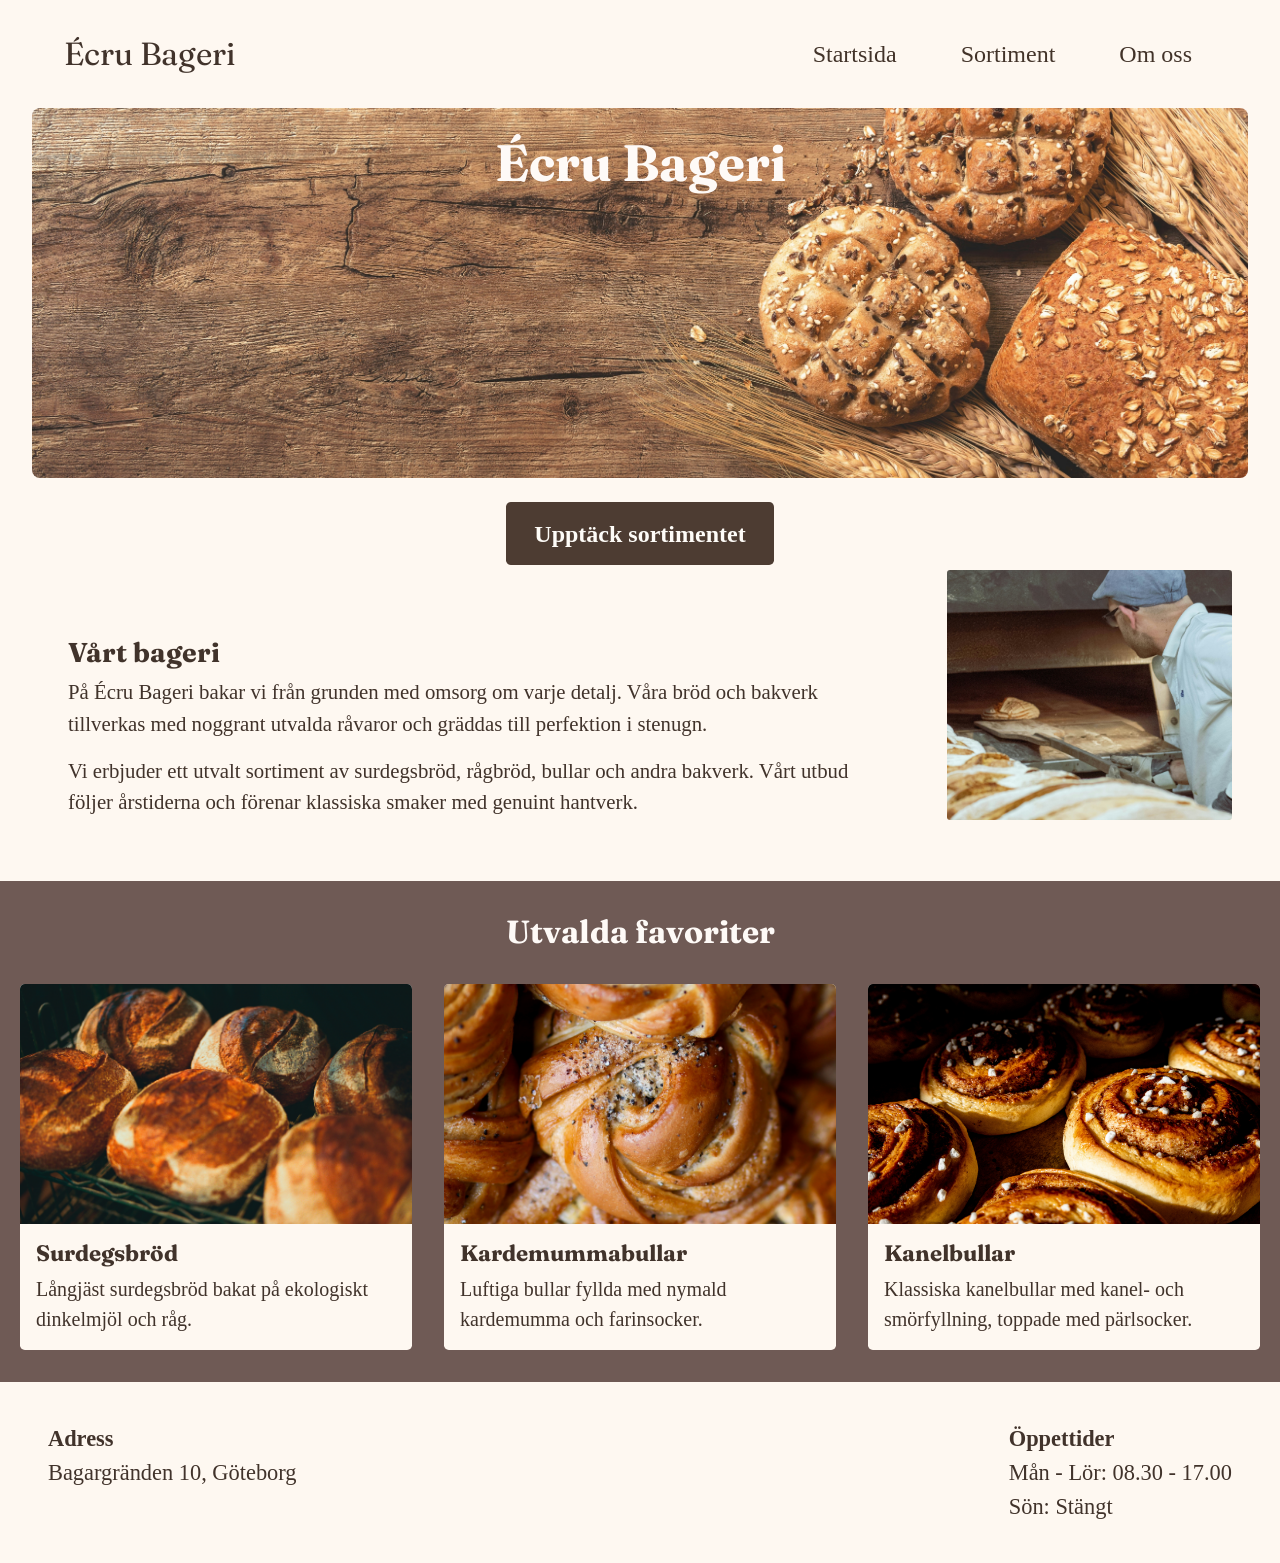
==== commit e2a72352: "Omformuleringar för text" ====
--- a/index.html
+++ b/index.html
@@ -10,7 +10,7 @@
 </head>
 <body>
     <header>
-        <span class="logo">Écru Bageri</span>
+        <a href="index.html" class="logo">Écru Bageri</a>
 
         <button class="hamburger-menu"
             type="button"
@@ -77,7 +77,7 @@
     <div class="selected-product-card">
         <img src="images/kanelbullar.jpg" alt="Nybakade kanelbullar">
         <h3>Kanelbullar</h3>
-        <p>Saftiga kanelbullar med fyllning av kanel och smör.</p>
+        <p>Klassiska kanelbullar med kanel- och smörfyllning, toppade med pärlsocker.</p>
     </div>
     </section>
 
--- a/css/style.css
+++ b/css/style.css
@@ -92,6 +92,8 @@
 .logo {
     font-family: "Fraunces", Georgia, serif;
     font-size: 1.5rem;
+    text-decoration: none;
+    color: inherit;
 }
 
 .site-footer {
@@ -280,6 +282,24 @@
     padding-bottom: 1rem;
 }
 
+.favorite-button {
+    display: block;
+    margin-left: auto;
+    margin-right: 1rem;
+    margin-bottom: 0.5rem;
+    font-size:1rem;
+    background-color: lab(82.42% 4.54 3.86);
+    color: lch(20.52% 7.79 35.82); 
+    border: none;
+    padding: 0.6rem 1rem;
+    border-radius: 0.3rem;
+}
+
+.favorite-button:hover {
+    background-color: oklch(78.565% 0.01397 28.564);
+    color: black;
+}
+
 /* Om oss – introduktion */
 
 .about-intro {
@@ -290,6 +310,7 @@
 .about-intro h1 {
     margin-top: 0;
     margin-bottom: 1rem;
+    font-size:2rem;
 }
 
 .about-intro p {
@@ -355,8 +376,13 @@
 .contact-form {
     display: flex;
     flex-direction: column;
-    gap: 0.4rem;
     margin-bottom: 1rem;
+    gap: 0.3rem;
+}
+
+.error-message {
+    font-size: 1.2rem;
+    margin: 0;
 }
 
 .contact-form input,
@@ -385,7 +411,7 @@
 .contact-form textarea,
 .about-button {
     font-family: "Fraunces", Georgia, "Times New Roman", serif;
-    font-size: 1.25rem;
+    font-size: 1.3rem;
 }
 
 .about-button:hover {
@@ -409,6 +435,13 @@
     margin-top: 0;
     margin-bottom: 0.5rem;
     font-size: 1.8rem;
+}
+
+.h2-line {
+    width: 60px;
+    height: 2px;
+    background-color: hwb(25 45% 40%);
+    margin: 1rem auto;
 }
 
 .contact-heading p {
@@ -533,7 +566,7 @@
 
 /* Sortiment - Introsektion */
 .sortiment-intro h1 {
-    font-size: 2.5rem;
+    font-size: 2.4rem;
 }
 
 .sortiment-intro p {
@@ -560,9 +593,13 @@
     gap: 2rem;
 }
 
+.product-card p {
+    padding-bottom: 0rem;
+}
+
 /* Om oss - Intro */
 .about-intro h1 {
-    font-size: 2.5rem;
+    font-size: 2.4rem;
 }
 
 .about-intro p {
